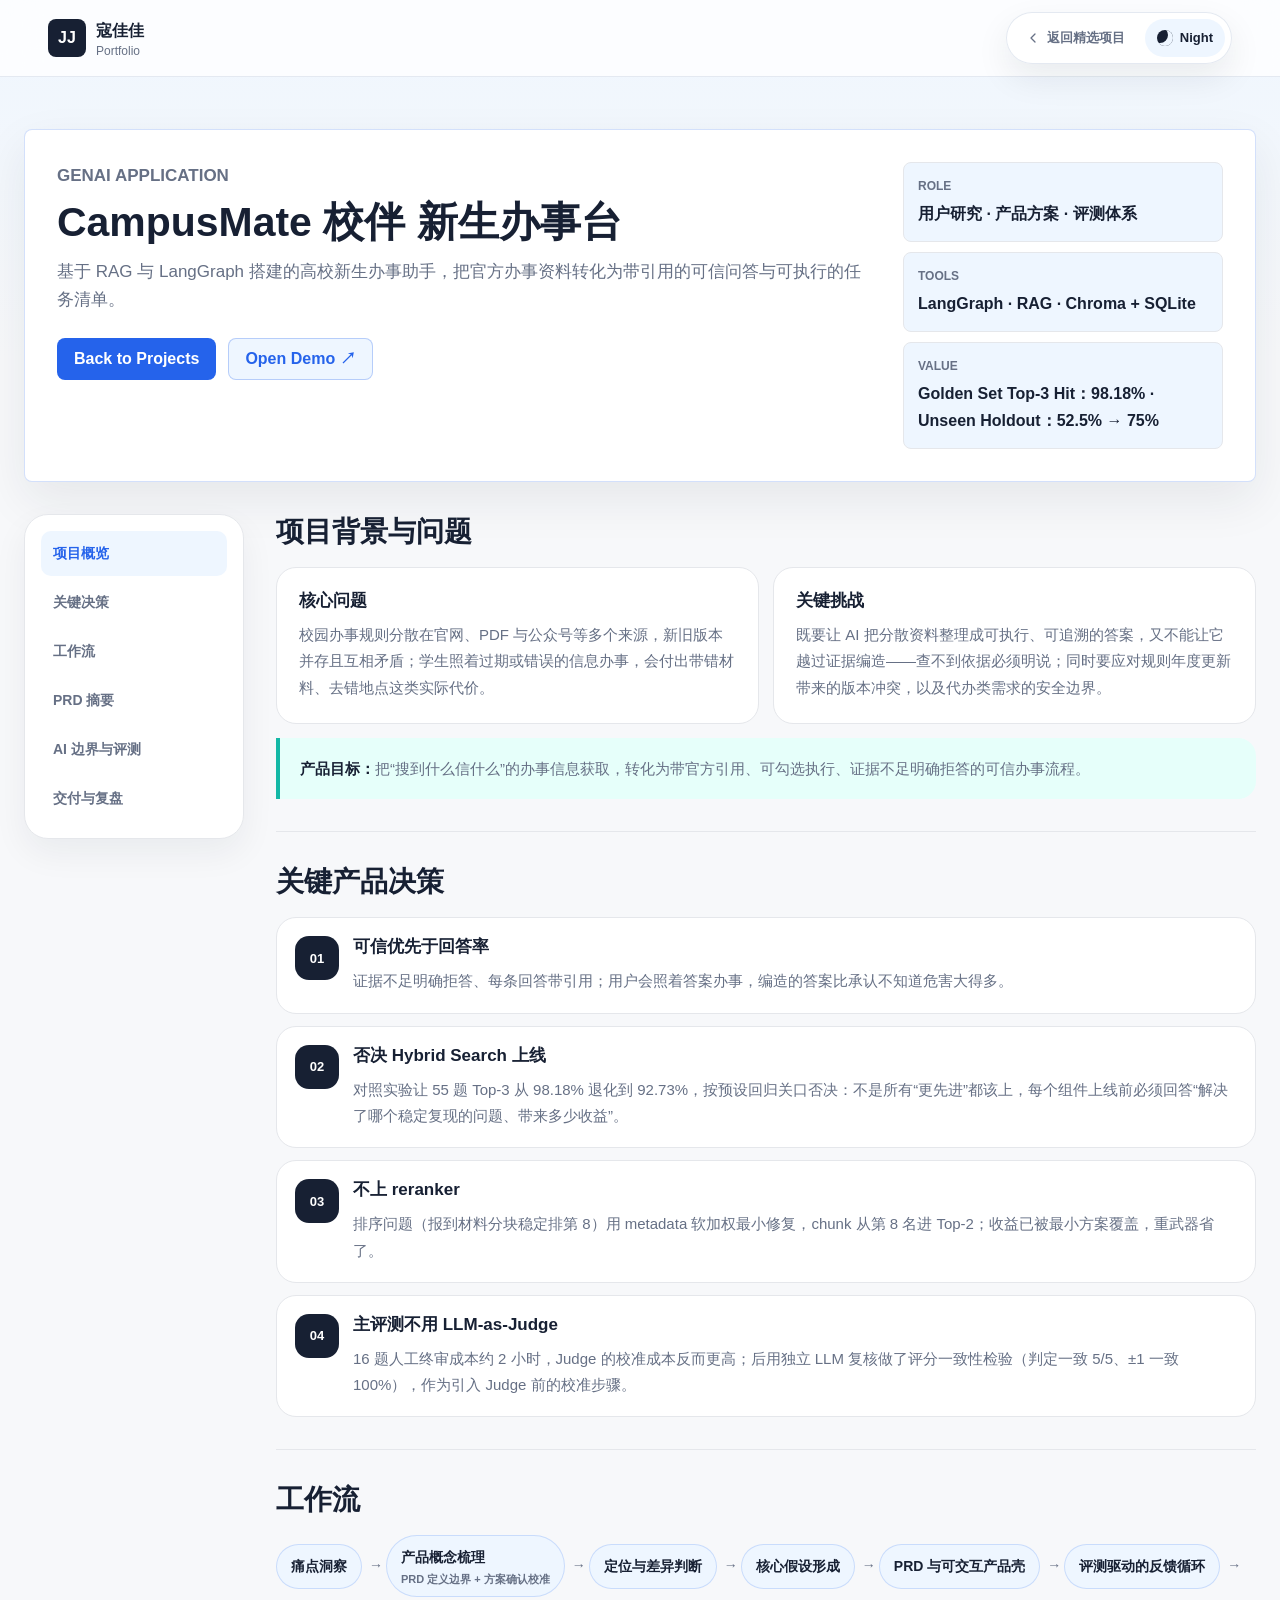
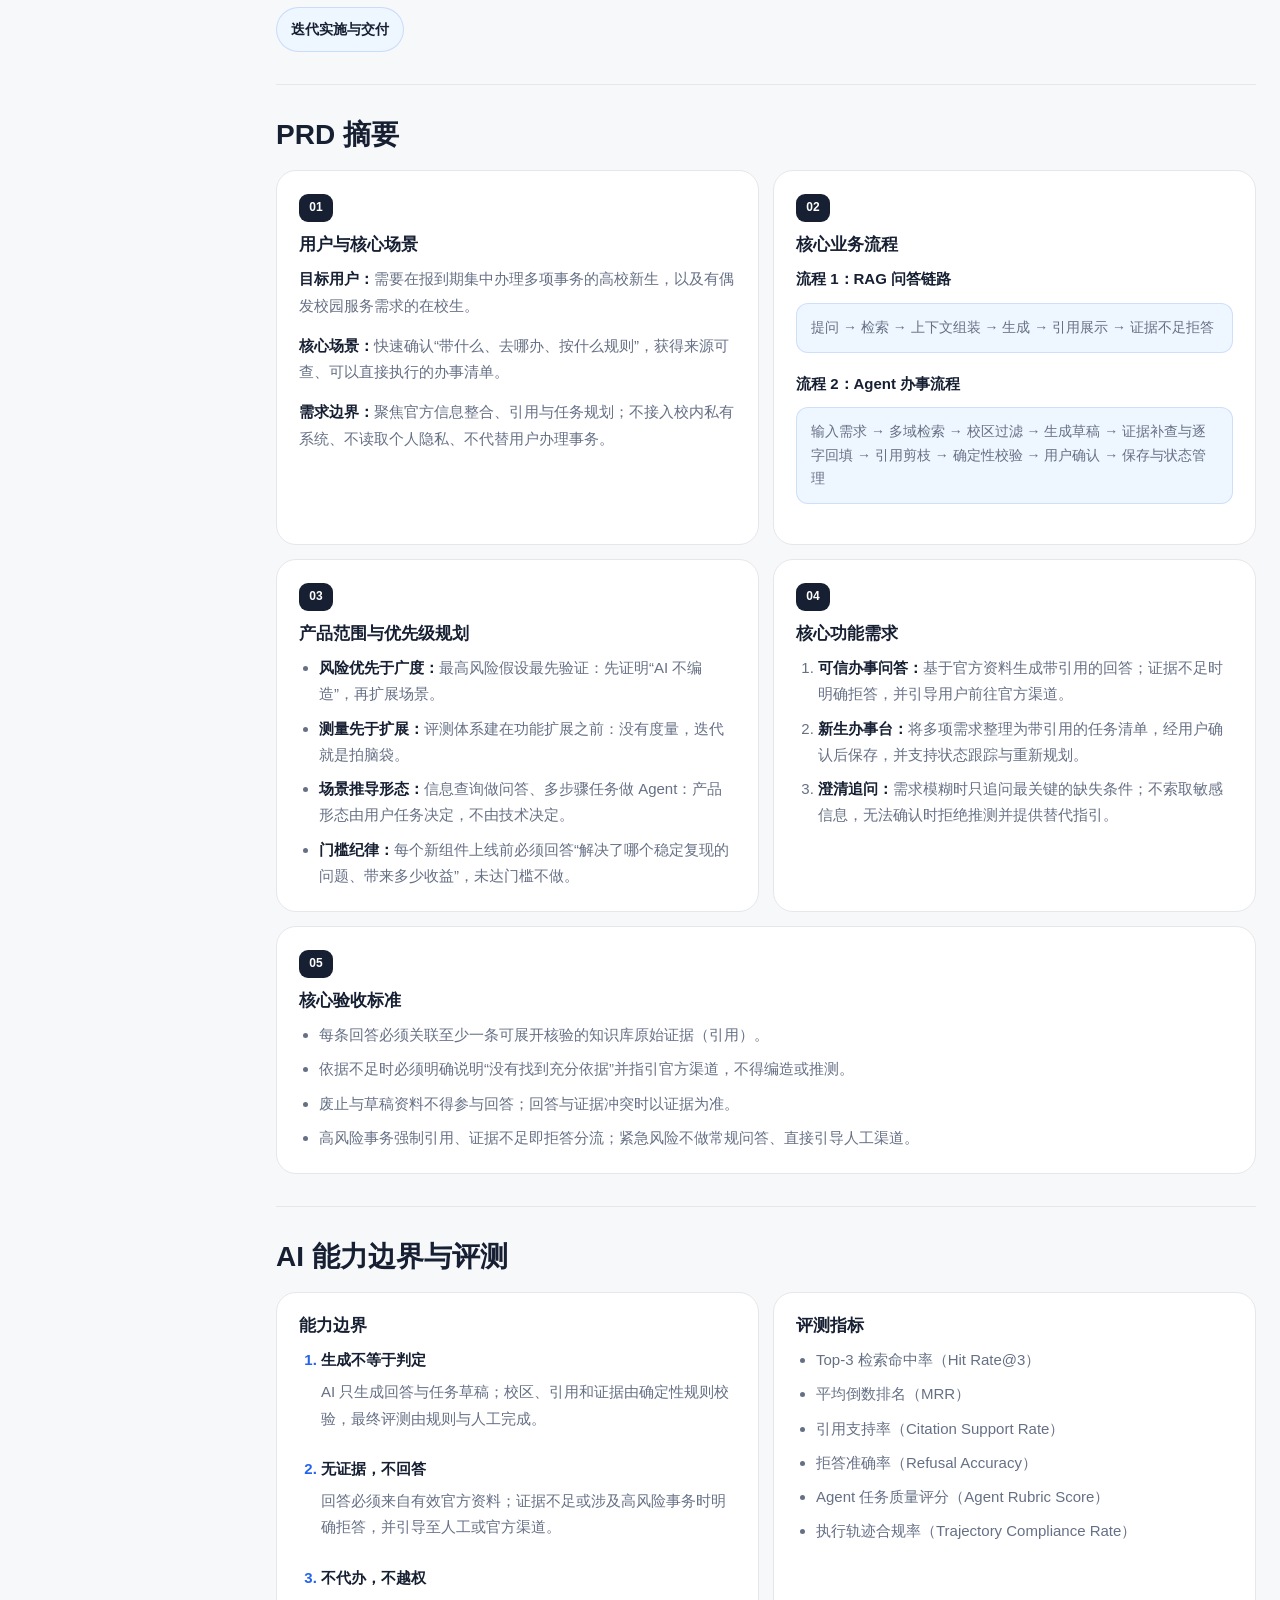
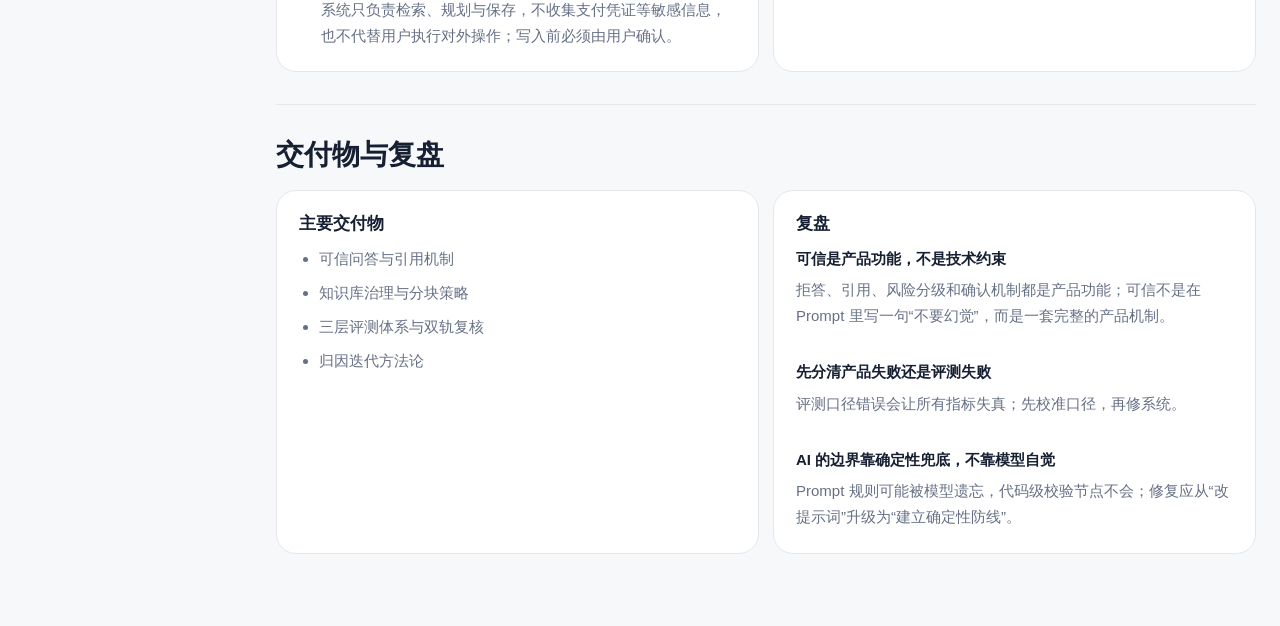
==== projects/project-1.html @ 6798bc3c "Initial commit: 寇佳佳 AI 产品作品集网站 静态作品集站点：首页 + 4 个项目详情页（CampusMate 案例完整， FullStackFlow 卡片已填充，其余占位待补），支持" ====
<!doctype html>
<html lang="zh-CN">
  <head>
    <meta charset="utf-8">
    <meta name="viewport" content="width=device-width, initial-scale=1">
    <title>CampusMate 校伴 新生办事台 | 寇佳佳</title>
    <meta name="description" content="寇佳佳的 AI 产品项目详情。">
    <link rel="stylesheet" href="../styles.css">
  </head>
  <body class="project-page">
    <header class="site-header">
      <a class="brand" href="../index.html#top" aria-label="返回作品集首页">
        <span class="brand-mark">JJ</span>
        <span>
          <strong>寇佳佳</strong>
          <small>Portfolio</small>
        </span>
      </a>

      <div class="nav-dock" aria-label="项目详情页导航与主题切换">
        <nav class="nav-links" aria-label="项目详情页导航">
          <a href="../index.html#case-studies">
            <span class="nav-icon" aria-hidden="true">
              <svg viewBox="0 0 24 24"><path d="M15 18l-6-6 6-6"/></svg>
            </span>
            <span>返回精选项目</span>
          </a>
        </nav>
        <button class="theme-toggle" type="button" aria-label="切换夜间模式" aria-pressed="false">
          <span class="theme-icon" aria-hidden="true"></span>
          <span class="theme-label">Night</span>
        </button>
      </div>
    </header>

    <main class="project-detail section-shell">
      <section class="project-detail-hero">
        <div>
          <p class="eyebrow">GenAI Application</p>
          <h1 class="project-detail-title-compact">CampusMate 校伴 新生办事台</h1>
          <p>基于 RAG 与 LangGraph 搭建的高校新生办事助手，把官方办事资料转化为带引用的可信问答与可执行的任务清单。</p>
          <div class="project-detail-actions">
            <a class="btn primary" href="../index.html#case-studies">Back to Projects</a>
              <a class="btn secondary" href="#" target="_blank" rel="noreferrer">Open Demo ↗</a>
          </div>
        </div>

        <aside class="project-facts" aria-label="项目概览">
          <div><span>Role</span><strong>用户研究 · 产品方案 · 评测体系</strong></div>
          <div><span>Tools</span><strong>LangGraph · RAG · Chroma + SQLite</strong></div>
          <div><span>Value</span><strong>Golden Set Top-3 Hit：98.18% · Unseen Holdout：52.5% → 75%</strong></div>
        </aside>
      </section>

      <div class="project-story-layout">
        <aside class="project-toc" aria-label="项目详情目录">
          <a class="is-active" href="#project-overview">项目概览</a>
          <a href="#key-decisions">关键决策</a>
          <a href="#user-flow">工作流</a>
          <a href="#prd-summary">PRD 摘要</a>
          <a href="#ai-evaluation">AI 边界与评测</a>
          <a href="#delivery-review">交付与复盘</a>
        </aside>

        <div class="project-story-content">
          <section id="project-overview" class="project-story-section">
            <h2>项目背景与问题</h2>
            <div class="project-content-grid">
              <article class="project-content-card">
                <h3>核心问题</h3>
                <p>校园办事规则分散在官网、PDF 与公众号等多个来源，新旧版本并存且互相矛盾；学生照着过期或错误的信息办事，会付出带错材料、去错地点这类实际代价。</p>
              </article>
              <article class="project-content-card">
                <h3>关键挑战</h3>
                <p>既要让 AI 把分散资料整理成可执行、可追溯的答案，又不能让它越过证据编造——查不到依据必须明说；同时要应对规则年度更新带来的版本冲突，以及代办类需求的安全边界。</p>
              </article>
            </div>
            <div class="project-goal-callout"><strong>产品目标：</strong>把“搜到什么信什么”的办事信息获取，转化为带官方引用、可勾选执行、证据不足明确拒答的可信办事流程。</div>
          </section>

          <section id="key-decisions" class="project-story-section">
            <h2>关键产品决策</h2>
            <div class="project-decision-list">
              <article><span>01</span><div><h3>可信优先于回答率</h3><p>证据不足明确拒答、每条回答带引用；用户会照着答案办事，编造的答案比承认不知道危害大得多。</p></div></article>
              <article><span>02</span><div><h3>否决 Hybrid Search 上线</h3><p>对照实验让 55 题 Top-3 从 98.18% 退化到 92.73%，按预设回归关口否决：不是所有“更先进”都该上，每个组件上线前必须回答“解决了哪个稳定复现的问题、带来多少收益”。</p></div></article>
              <article><span>03</span><div><h3>不上 reranker</h3><p>排序问题（报到材料分块稳定排第 8）用 metadata 软加权最小修复，chunk 从第 8 名进 Top-2；收益已被最小方案覆盖，重武器省了。</p></div></article>
              <article><span>04</span><div><h3>主评测不用 LLM-as-Judge</h3><p>16 题人工终审成本约 2 小时，Judge 的校准成本反而更高；后用独立 LLM 复核做了评分一致性检验（判定一致 5/5、±1 一致 100%），作为引入 Judge 前的校准步骤。</p></div></article>
            </div>
          </section>

          <section id="user-flow" class="project-story-section">
            <h2>工作流</h2>
            <div class="project-flow" aria-label="CampusMate 项目工作流">
              <span>痛点洞察</span>
              <span>产品概念梳理<br><small>PRD 定义边界 + 方案确认校准</small></span>
              <span>定位与差异判断</span>
              <span>核心假设形成</span>
              <span>PRD 与可交互产品壳</span>
              <span>评测驱动的反馈循环</span>
              <span>迭代实施与交付</span>
            </div>
          </section>

          <section id="prd-summary" class="project-story-section">
            <h2>PRD 摘要</h2>
            <div class="project-content-grid project-prd-grid">
              <article class="project-content-card">
                <span class="project-card-index">01</span>
                <h3>用户与核心场景</h3>
                <p><strong>目标用户：</strong>需要在报到期集中办理多项事务的高校新生，以及有偶发校园服务需求的在校生。</p>
                <p><strong>核心场景：</strong>快速确认“带什么、去哪办、按什么规则”，获得来源可查、可以直接执行的办事清单。</p>
                <p><strong>需求边界：</strong>聚焦官方信息整合、引用与任务规划；不接入校内私有系统、不读取个人隐私、不代替用户办理事务。</p>
              </article>
              <article class="project-content-card">
                <span class="project-card-index">02</span>
                <h3>核心业务流程</h3>
                <p><strong>流程 1：RAG 问答链路</strong></p>
                <div class="project-process-line">提问 → 检索 → 上下文组装 → 生成 → 引用展示 → 证据不足拒答</div>
                <p><strong>流程 2：Agent 办事流程</strong></p>
                <div class="project-process-line">输入需求 → 多域检索 → 校区过滤 → 生成草稿 → 证据补查与逐字回填 → 引用剪枝 → 确定性校验 → 用户确认 → 保存与状态管理</div>
              </article>
              <article class="project-content-card">
                <span class="project-card-index">03</span>
                <h3>产品范围与优先级规划</h3>
                <ul>
                  <li><strong>风险优先于广度：</strong>最高风险假设最先验证：先证明“AI 不编造”，再扩展场景。</li>
                  <li><strong>测量先于扩展：</strong>评测体系建在功能扩展之前：没有度量，迭代就是拍脑袋。</li>
                  <li><strong>场景推导形态：</strong>信息查询做问答、多步骤任务做 Agent：产品形态由用户任务决定，不由技术决定。</li>
                  <li><strong>门槛纪律：</strong>每个新组件上线前必须回答“解决了哪个稳定复现的问题、带来多少收益”，未达门槛不做。</li>
                </ul>
              </article>
              <article class="project-content-card">
                <span class="project-card-index">04</span>
                <h3>核心功能需求</h3>
                <ol>
                  <li><strong>可信办事问答：</strong>基于官方资料生成带引用的回答；证据不足时明确拒答，并引导用户前往官方渠道。</li>
                  <li><strong>新生办事台：</strong>将多项需求整理为带引用的任务清单，经用户确认后保存，并支持状态跟踪与重新规划。</li>
                  <li><strong>澄清追问：</strong>需求模糊时只追问最关键的缺失条件；不索取敏感信息，无法确认时拒绝推测并提供替代指引。</li>
                </ol>
              </article>
              <article class="project-content-card wide">
                <span class="project-card-index">05</span>
                <h3>核心验收标准</h3>
                <ul>
                  <li>每条回答必须关联至少一条可展开核验的知识库原始证据（引用）。</li>
                  <li>依据不足时必须明确说明“没有找到充分依据”并指引官方渠道，不得编造或推测。</li>
                  <li>废止与草稿资料不得参与回答；回答与证据冲突时以证据为准。</li>
                  <li>高风险事务强制引用、证据不足即拒答分流；紧急风险不做常规问答、直接引导人工渠道。</li>
                </ul>
              </article>
            </div>
          </section>

          <section id="ai-evaluation" class="project-story-section">
            <h2>AI 能力边界与评测</h2>
            <div class="project-content-grid">
              <article class="project-content-card">
                <h3>能力边界</h3>
                <ol class="project-boundary-list">
                  <li><strong>生成不等于判定</strong><p>AI 只生成回答与任务草稿；校区、引用和证据由确定性规则校验，最终评测由规则与人工完成。</p></li>
                  <li><strong>无证据，不回答</strong><p>回答必须来自有效官方资料；证据不足或涉及高风险事务时明确拒答，并引导至人工或官方渠道。</p></li>
                  <li><strong>不代办，不越权</strong><p>系统只负责检索、规划与保存，不收集支付凭证等敏感信息，也不代替用户执行对外操作；写入前必须由用户确认。</p></li>
                </ol>
              </article>
              <article class="project-content-card">
                <h3>评测指标</h3>
                <ul>
                  <li>Top-3 检索命中率（Hit Rate@3）</li>
                  <li>平均倒数排名（MRR）</li>
                  <li>引用支持率（Citation Support Rate）</li>
                  <li>拒答准确率（Refusal Accuracy）</li>
                  <li>Agent 任务质量评分（Agent Rubric Score）</li>
                  <li>执行轨迹合规率（Trajectory Compliance Rate）</li>
                </ul>
              </article>
            </div>
          </section>

          <section id="delivery-review" class="project-story-section">
            <h2>交付物与复盘</h2>
            <div class="project-content-grid">
              <article class="project-content-card">
                <h3>主要交付物</h3>
                <ul>
                  <li>可信问答与引用机制</li>
                  <li>知识库治理与分块策略</li>
                  <li>三层评测体系与双轨复核</li>
                  <li>归因迭代方法论</li>
                </ul>
              </article>
              <article class="project-content-card">
                <h3>复盘</h3>
                <div class="project-review-list">
                  <p><strong>可信是产品功能，不是技术约束</strong>拒答、引用、风险分级和确认机制都是产品功能；可信不是在 Prompt 里写一句“不要幻觉”，而是一套完整的产品机制。</p>
                  <p><strong>先分清产品失败还是评测失败</strong>评测口径错误会让所有指标失真；先校准口径，再修系统。</p>
                  <p><strong>AI 的边界靠确定性兜底，不靠模型自觉</strong>Prompt 规则可能被模型遗忘，代码级校验节点不会；修复应从“改提示词”升级为“建立确定性防线”。</p>
                </div>
              </article>
            </div>
          </section>
        </div>
      </div>
    </main>

    <script src="../script.js"></script>
  </body>
</html>
---- styles.css ----
:root {
  --bg: #f7f8fa;
  --card: #ffffff;
  --text: #172033;
  --muted: #667085;
  --line: #e5e7eb;
  --blue: #2563eb;
  --blue-dark: #1749b4;
  --teal: #14b8a6;
  --teal-soft: #e6fffa;
  --blue-soft: #eef6ff;
  --amber: #f59e0b;
  --shadow: 0 18px 48px rgba(23, 32, 51, 0.08);
  --header-bg: rgba(255, 255, 255, 0.78);
  --dock-bg: rgba(255, 255, 255, 0.74);
  --dock-line: rgba(226, 232, 240, 0.92);
  --nav-active-bg: #172033;
  --nav-active-text: #ffffff;
  --radius: 8px;
}

body[data-theme="dark"] {
  --bg: #0d1320;
  --card: #121a2a;
  --text: #eef4ff;
  --muted: #a9b4c7;
  --line: #253044;
  --blue: #60a5fa;
  --blue-dark: #3b82f6;
  --teal: #2dd4bf;
  --teal-soft: rgba(20, 184, 166, 0.14);
  --blue-soft: rgba(96, 165, 250, 0.16);
  --shadow: 0 20px 54px rgba(0, 0, 0, 0.34);
  --header-bg: rgba(13, 19, 32, 0.78);
  --dock-bg: rgba(18, 26, 42, 0.82);
  --dock-line: rgba(148, 163, 184, 0.2);
  --nav-active-bg: #eef4ff;
  --nav-active-text: #0d1320;
}

* {
  box-sizing: border-box;
}

html {
  scroll-behavior: smooth;
}

body {
  margin: 0;
  color: var(--text);
  background:
    linear-gradient(180deg, rgba(238, 246, 255, 0.85), rgba(247, 248, 250, 0) 440px),
    var(--bg);
  font-family: Inter, "Noto Sans SC", "Microsoft YaHei", Arial, sans-serif;
  line-height: 1.65;
}

body[data-theme="dark"] {
  background:
    radial-gradient(circle at top left, rgba(96, 165, 250, 0.2), transparent 360px),
    linear-gradient(180deg, rgba(20, 184, 166, 0.08), rgba(13, 19, 32, 0) 460px),
    var(--bg);
}

a {
  color: inherit;
  text-decoration: none;
}

.site-header {
  position: sticky;
  top: 0;
  z-index: 50;
  display: flex;
  align-items: center;
  justify-content: space-between;
  gap: 24px;
  padding: 12px clamp(18px, 4vw, 48px);
  border-bottom: 1px solid var(--dock-line);
  background: var(--header-bg);
  backdrop-filter: blur(18px);
}

.brand {
  display: flex;
  align-items: center;
  gap: 10px;
  min-width: 190px;
}

.brand-mark {
  display: grid;
  place-items: center;
  width: 38px;
  height: 38px;
  border-radius: var(--radius);
  color: #fff;
  background: var(--text);
  font-weight: 800;
}

body[data-theme="dark"] .brand-mark {
  color: #0d1320;
}

.brand strong,
.brand small {
  display: block;
}

.brand small {
  color: var(--muted);
  font-size: 12px;
  line-height: 1.2;
}

.nav-dock {
  display: inline-flex;
  align-items: center;
  gap: 8px;
  padding: 6px;
  border: 1px solid var(--dock-line);
  border-radius: 999px;
  background: var(--dock-bg);
  box-shadow: 0 14px 34px rgba(15, 23, 42, 0.08);
  backdrop-filter: blur(18px);
}

.nav-links {
  display: flex;
  align-items: center;
  gap: 2px;
  color: #3b4457;
  font-size: 13px;
}

.nav-links a {
  position: relative;
  display: inline-flex;
  align-items: center;
  gap: 6px;
  min-height: 38px;
  padding: 0 12px;
  border-radius: 999px;
  color: var(--muted);
  font-weight: 800;
  transition: color 180ms ease, background 180ms ease, box-shadow 180ms ease, transform 180ms ease;
}

.nav-links a:hover,
.nav-links a.is-active {
  color: var(--blue);
}

.nav-links a.is-active {
  color: var(--nav-active-text);
  background: var(--nav-active-bg);
  box-shadow: 0 10px 24px rgba(23, 32, 51, 0.18);
}

.nav-links a::after {
  position: absolute;
  right: 18px;
  bottom: 4px;
  left: 18px;
  height: 2px;
  border-radius: 999px;
  background: var(--teal);
  content: "";
  opacity: 0;
  transform: scaleX(0.35);
  transition: opacity 180ms ease, transform 180ms ease;
}

.nav-links a.is-active::after {
  opacity: 1;
  transform: scaleX(1);
}

.nav-icon,
.nav-icon svg {
  width: 16px;
  height: 16px;
}

.nav-icon svg {
  display: block;
  fill: none;
  stroke: currentColor;
  stroke-linecap: round;
  stroke-linejoin: round;
  stroke-width: 1.9;
}

.theme-toggle {
  display: inline-flex;
  align-items: center;
  gap: 7px;
  min-height: 38px;
  padding: 0 12px;
  border: 0;
  border-radius: 999px;
  color: var(--text);
  background: var(--blue-soft);
  font: inherit;
  font-size: 13px;
  font-weight: 900;
  cursor: pointer;
  transition: background 180ms ease, transform 180ms ease;
}

.theme-toggle:hover {
  transform: translateY(-1px);
}

.theme-icon {
  position: relative;
  width: 16px;
  height: 16px;
  border-radius: 999px;
  background: var(--text);
  box-shadow: inset -5px -3px 0 var(--blue-soft);
}

body[data-theme="dark"] .theme-icon {
  background: #fbbf24;
  box-shadow: 0 0 0 4px rgba(251, 191, 36, 0.16);
}

.header-cta,
.btn {
  display: inline-flex;
  align-items: center;
  justify-content: center;
  min-height: 42px;
  padding: 0 16px;
  border: 1px solid transparent;
  border-radius: var(--radius);
  font-weight: 700;
  white-space: nowrap;
  transition: transform 180ms ease, border-color 180ms ease, background 180ms ease;
}

.header-cta,
.btn.primary {
  color: #fff;
  background: var(--blue);
}

.header-cta:hover,
.btn.primary:hover {
  background: var(--blue-dark);
  transform: translateY(-1px);
}

.btn.secondary {
  color: var(--blue);
  border-color: rgba(37, 99, 235, 0.28);
  background: var(--blue-soft);
}

.btn.ghost {
  color: var(--text);
  border-color: var(--line);
  background: var(--card);
}

.section-shell {
  width: min(1240px, calc(100% - 48px));
  margin: 0 auto;
}

.hero {
  display: grid;
  grid-template-columns: minmax(0, 1fr) minmax(320px, 0.42fr);
  grid-template-rows: auto auto;
  column-gap: 56px;
  row-gap: 8px;
  align-items: start;
  min-height: calc(100vh - 72px);
  padding: 28px 0 20px;
}

.hero-copy {
  grid-column: 1;
  grid-row: 1;
  margin-top: 1.7em;
  transform: translateY(-1.2em);
}

.eyebrow {
  margin: 0 0 10px;
  color: var(--blue);
  font-size: 13px;
  font-weight: 800;
  text-transform: uppercase;
}

h1,
h2,
h3,
p {
  margin-top: 0;
}

h1 {
  max-width: 900px;
  margin-bottom: 14px;
  font-size: clamp(30px, 3.8vw, 46px);
  line-height: 1.08;
}

h2 {
  margin-bottom: 14px;
  font-size: clamp(28px, 3vw, 38px);
  line-height: 1.18;
}

h3 {
  margin-bottom: 10px;
  font-size: 20px;
  line-height: 1.3;
}

h4 {
  margin: 0 0 8px;
  font-size: 16px;
  line-height: 1.35;
}

.hero-lede,
.section-heading p,
.contact p {
  color: var(--muted);
  font-size: 15.5px;
}

.hero-lede {
  margin-top: 1em;
}

.hero-lede span {
  display: block;
}

.hero-actions,
.contact-actions {
  display: flex;
  flex-wrap: wrap;
  gap: 12px;
  margin: 30px 0 24px;
}

.hero-stack-wrap {
  position: relative;
  grid-column: 1;
  grid-row: 2;
  align-self: stretch;
  max-width: 980px;
  margin-top: 0;
  display: flex;
  flex-direction: column;
}

.hero-stack-wrap h2 {
  position: absolute;
  left: 0;
  bottom: calc(100% + 8px);
  margin: 0;
  color: var(--text);
  font-size: 16px;
  font-weight: 900;
  line-height: 1.35;
}

.hero-stack-wrap h2 span {
  margin-left: 8px;
  color: var(--muted);
  font-size: 14px;
  font-weight: 700;
}

.hero-stack {
  display: grid;
  grid-template-columns: 1fr;
  grid-auto-rows: 1fr;
  gap: 3px;
  flex: 1;
}

.hero-stack div {
  display: grid;
  grid-template-columns: 118px minmax(0, 1fr);
  gap: 8px;
  align-items: center;
  min-height: 0;
  padding: 9px 14px;
  border: 1px solid rgba(37, 99, 235, 0.14);
  border-radius: var(--radius);
  background: var(--card);
  box-shadow: 0 10px 26px rgba(23, 32, 51, 0.04);
}

.hero-stack span {
  display: block;
  grid-column: 1;
  grid-row: 1 / span 2;
  transform: translateX(2ch);
  margin-bottom: 0;
  color: var(--text);
  font-size: 15px;
  font-weight: 900;
}

.hero-stack p {
  grid-column: 2;
  transform: translateX(2ch);
  margin-bottom: 0;
  color: var(--text);
  font-size: 13.5px;
  font-weight: 400;
  line-height: 1.32;
}

.hero-stack p em {
  display: inline-flex;
  align-items: center;
  margin-right: 8px;
  padding: 0 6px;
  border-radius: 999px;
  color: var(--blue);
  background: var(--blue-soft);
  font-size: 13.5px;
  font-style: normal;
  font-weight: 900;
  line-height: 1.32;
}

body[data-theme="dark"] .hero-stack p em {
  color: #bfdbfe;
  background: rgba(96, 165, 250, 0.16);
}

.hero-stack p + p {
  margin-top: -8px;
}

.hero-stack p:last-child {
  margin-bottom: 0;
}

.hero-stack p strong {
  color: var(--text);
  font-weight: 900;
}

.proof-strip {
  display: flex;
  flex-wrap: wrap;
  gap: 10px;
}

.proof-strip span {
  padding: 8px 12px;
  border: 1px solid var(--line);
  border-radius: var(--radius);
  background: rgba(255, 255, 255, 0.72);
  color: var(--muted);
  font-size: 14px;
}

.proof-strip strong {
  margin-right: 4px;
  color: var(--amber);
  font-size: 18px;
}

.hero-side {
  display: contents;
}

.hero-photo-wide {
  grid-column: 2;
  grid-row: 1;
  align-self: start;
  justify-self: center;
  width: 100%;
  aspect-ratio: 4 / 3;
  height: auto;
  margin: 1.7em 0 0;
  transform: translateY(-1.2em);
  overflow: hidden;
  border: 0;
  border-radius: var(--radius);
  background: transparent;
  box-shadow: none;
}

.hero-photo-wide img {
  display: block;
  width: auto;
  height: 100%;
  max-width: 100%;
  margin: 0 auto;
  border-radius: var(--radius);
  box-shadow: var(--shadow);
  object-fit: contain;
  object-position: center center;
}

.profile-summary {
  display: flex;
  align-items: center;
  gap: 18px;
  justify-content: space-between;
}

.profile-photo-card {
  width: 172px;
  height: 214px;
  flex: 0 0 auto;
  margin: 0;
  overflow: hidden;
  border: 1px solid var(--line);
  border-radius: var(--radius);
  background: var(--card);
  box-shadow: var(--shadow);
}

.profile-photo-card img {
  display: block;
  width: 100%;
  height: 100%;
  object-fit: cover;
  object-position: center top;
}

.availability-card {
  display: grid;
  gap: 8px;
  margin-left: auto;
  color: var(--text);
  font-size: 17px;
  font-weight: 800;
  line-height: 1.45;
  text-align: left;
}

.availability-card p {
  margin: 0;
}

.availability-arrival {
  transform: none;
}

.availability-duration {
  transform: none;
}

.interviewer-panel {
  grid-column: 2;
  grid-row: 2;
  align-self: stretch;
  min-height: 0;
  display: flex;
  flex-direction: column;
  margin-top: 0;
  padding: 16px 18px;
  border: 1px solid var(--line);
  border-radius: var(--radius);
  background: var(--card);
  box-shadow: var(--shadow);
}

body[data-theme="dark"] .hero-stack div,
body[data-theme="dark"] .interviewer-panel {
  border-color: rgba(148, 163, 184, 0.22);
  background: #121a2a;
  box-shadow: 0 18px 42px rgba(0, 0, 0, 0.28);
}

.panel-header {
  padding-bottom: 10px;
  border-bottom: 1px solid var(--line);
}

.panel-header span,
.case-meta {
  color: var(--muted);
  font-size: 13px;
  font-weight: 700;
  text-transform: uppercase;
}

.panel-header strong {
  display: block;
  margin-top: 4px;
  font-size: 19px;
}

.interviewer-panel a {
  display: flex;
  flex: 1;
  flex-direction: column;
  justify-content: center;
  padding: 9px 0;
  border-bottom: 1px solid var(--line);
}

.interviewer-panel a:last-child {
  border-bottom: 0;
}

.interviewer-panel a span {
  display: block;
  color: var(--text);
  font-weight: 800;
}

.interviewer-panel a small {
  color: var(--muted);
}

.interviewer-panel a:hover span {
  color: var(--blue);
}

.education,
.awards,
.review-path,
.pm-fit,
.case-studies,
.process,
.experience,
.skills,
.contact {
  padding: 34px 0;
}

.pm-fit {
  padding-bottom: 34px;
}

.awards {
  padding-top: 34px;
  padding-bottom: 34px;
}

.contact {
  margin-top: 34px;
}

.section-heading {
  max-width: 720px;
  margin-bottom: 26px;
}

.section-heading.wide {
  max-width: 980px;
}

.path-grid,
.skill-grid,
.proof-grid {
  display: grid;
  grid-template-columns: repeat(3, minmax(0, 1fr));
  gap: 16px;
}

.path-card,
.education-card,
.skill-grid article,
.proof-card,
.case-card,
.timeline-content {
  border: 1px solid var(--line);
  border-radius: var(--radius);
  background: var(--card);
}

.path-card {
  padding: 22px;
  transition: transform 180ms ease, border-color 180ms ease, box-shadow 180ms ease;
}

.path-card:hover,
.case-card:hover {
  border-color: rgba(37, 99, 235, 0.42);
  box-shadow: 0 16px 34px rgba(37, 99, 235, 0.08);
  transform: translateY(-2px);
}

.path-card span {
  color: var(--teal);
  font-weight: 900;
}

.path-card strong {
  display: block;
  margin: 8px 0 6px;
  font-size: 20px;
}

.path-card p,
.education-card p,
.case-card p,
.proof-card p,
.skill-grid p,
.timeline-content p,
.timeline-content li,
.process-rail p {
  color: var(--muted);
}

.education-grid {
  display: grid;
  grid-template-columns: repeat(2, minmax(0, 1fr));
  gap: 16px;
}

.education-card {
  display: grid;
  grid-template-columns: 118px minmax(0, 1fr);
  gap: 22px;
  align-items: center;
  padding: 22px;
}

.education-logo {
  display: block;
  width: 108px;
  height: 108px;
  margin: 0;
  object-fit: contain;
}

.education-meta {
  display: flex;
  justify-content: space-between;
  gap: 12px;
  margin-bottom: 14px;
  color: var(--muted);
  font-size: 13px;
  font-weight: 800;
  text-transform: uppercase;
}

.education-card .degree {
  margin-bottom: 8px;
  color: var(--text);
  font-weight: 800;
}

.course-tags {
  display: flex;
  flex-wrap: wrap;
  gap: 8px;
  margin-top: 14px;
}

.course-tags span {
  padding: 6px 9px;
  border: 1px solid rgba(37, 99, 235, 0.14);
  border-radius: 999px;
  color: #1d4ed8;
  background: var(--blue-soft);
  font-size: 13px;
  font-weight: 800;
}

body[data-theme="dark"] .course-tags span {
  border-color: rgba(96, 165, 250, 0.34);
  color: #bfdbfe;
  background: rgba(96, 165, 250, 0.16);
}

.award-timeline {
  position: relative;
  display: grid;
  grid-template-columns: repeat(5, minmax(0, 1fr));
  gap: 22px;
  padding-top: 36px;
}

.award-timeline::before {
  position: absolute;
  top: 15px;
  right: 0;
  left: 0;
  height: 2px;
  border-radius: 999px;
  background: linear-gradient(90deg, var(--blue), var(--teal));
  content: "";
}

.award-milestone {
  position: relative;
  padding-top: 20px;
}

.award-milestone::before {
  position: absolute;
  top: -27px;
  left: 0;
  width: 16px;
  height: 16px;
  border: 4px solid var(--card);
  border-radius: 999px;
  background: var(--teal);
  box-shadow: 0 0 0 2px rgba(20, 184, 166, 0.32);
  content: "";
}

.award-milestone span {
  display: inline-flex;
  margin-bottom: 8px;
  color: var(--blue);
  font-size: 14px;
  font-weight: 900;
}

.award-milestone strong {
  display: block;
  margin-bottom: 6px;
  line-height: 1.35;
}

.award-milestone p {
  margin-bottom: 0;
  color: var(--muted);
  font-size: 14px;
}

.proof-grid {
  grid-template-columns: repeat(5, minmax(0, 1fr));
}

.proof-card {
  padding: 20px;
}

.proof-card span {
  display: inline-flex;
  align-items: center;
  justify-content: center;
  width: 34px;
  height: 34px;
  margin-bottom: 18px;
  border-radius: var(--radius);
  color: var(--blue);
  background: var(--blue-soft);
  font-size: 13px;
  font-weight: 900;
}

.proof-card h3 {
  font-size: 18px;
}

.fit-layout {
  display: grid;
  grid-template-columns: 270px minmax(0, 1fr);
  gap: 20px;
  align-items: start;
}

.fit-tabs {
  display: grid;
  gap: 10px;
}

.fit-tab {
  width: 100%;
  min-height: 48px;
  padding: 0 14px;
  border: 1px solid var(--line);
  border-radius: var(--radius);
  background: var(--card);
  color: var(--text);
  font: inherit;
  font-weight: 800;
  text-align: left;
  cursor: pointer;
}

.fit-tab.active {
  color: var(--blue);
  border-color: rgba(37, 99, 235, 0.34);
  background: var(--blue-soft);
}

.fit-evidence {
  min-height: 270px;
  padding: 28px;
  border: 1px solid rgba(20, 184, 166, 0.28);
  border-radius: var(--radius);
  background: linear-gradient(135deg, #fff, rgba(230, 255, 250, 0.8));
}

.evidence-kicker {
  color: var(--teal);
  font-weight: 900;
  text-transform: uppercase;
}

.evidence-tags,
.tool-tags {
  display: flex;
  flex-wrap: wrap;
  gap: 8px;
}

.evidence-tags span,
.tool-tags span {
  padding: 6px 9px;
  border-radius: 999px;
  color: #0f766e;
  background: var(--teal-soft);
  font-size: 13px;
  font-weight: 800;
}

.case-list {
  display: grid;
  grid-template-columns: 1fr;
  gap: 18px;
}

.case-matrix {
  display: grid;
  grid-template-columns: repeat(3, minmax(0, 1fr));
  gap: 14px;
  margin-bottom: 18px;
}

.case-groups {
  display: grid;
  gap: 24px;
  margin-bottom: 18px;
}

.case-group {
  display: grid;
  gap: 12px;
}

.case-group-heading {
  display: flex;
  align-items: baseline;
  justify-content: flex-start;
  gap: 10px;
  border-bottom: 1px solid var(--line);
  padding-bottom: 10px;
}

.case-group-heading span {
  color: var(--blue);
  font-size: 12px;
  font-weight: 900;
  text-transform: uppercase;
}

.case-group-heading h3 {
  margin-bottom: 0;
}

.case-matrix.single {
  grid-template-columns: minmax(0, 1fr);
}

.case-matrix.single .case-selector {
  min-height: 220px;
}

.project-card-grid {
  display: grid;
  gap: 14px;
}

.project-card-grid.six {
  grid-template-columns: repeat(2, minmax(0, 1fr));
  gap: 36px;
}

.project-card-grid.three {
  grid-template-columns: repeat(3, minmax(0, 1fr));
}

.project-card-grid.four {
  grid-template-columns: repeat(4, minmax(0, 1fr));
  gap: 20px;
}

.project-placeholder,
.project-card {
  min-height: 220px;
  border-radius: var(--radius);
}

.project-placeholder {
  border: 1px dashed rgba(37, 99, 235, 0.28);
  background:
    linear-gradient(135deg, rgba(238, 246, 255, 0.64), rgba(255, 255, 255, 0.96)),
    #fff;
}

.project-card {
  display: flex;
  flex-direction: column;
  gap: 10px;
  min-height: 250px;
  padding: 22px;
  border: 1px solid var(--line);
  background: var(--card);
  transition: transform 180ms ease, border-color 180ms ease, box-shadow 180ms ease;
}

.project-card:hover {
  border-color: rgba(37, 99, 235, 0.42);
  box-shadow: 0 16px 34px rgba(37, 99, 235, 0.08);
  transform: translateY(-2px);
}

.project-card-highlight {
  border-color: rgba(20, 184, 166, 0.42);
  background: linear-gradient(135deg, var(--card) 50%, rgba(230, 255, 250, 0.62));
  box-shadow: 0 16px 34px rgba(20, 184, 166, 0.08);
}

body[data-theme="dark"] .project-card-highlight {
  border-color: rgba(45, 212, 191, 0.34);
  background: linear-gradient(135deg, #121a2a 50%, rgba(20, 184, 166, 0.12));
  box-shadow: 0 18px 42px rgba(20, 184, 166, 0.07);
}

.project-cover {
  position: relative;
  margin: -22px -22px 2px;
  aspect-ratio: 16 / 9;
  overflow: hidden;
  border-radius: var(--radius) var(--radius) 0 0;
  background: #eef6ff;
}

.project-cover img {
  display: block;
  width: 100%;
  height: 100%;
  object-fit: cover;
}

.project-type {
  color: var(--blue);
  font-size: 12px;
  font-weight: 900;
  text-transform: uppercase;
}

.project-card h4 {
  margin-bottom: 0;
  font-size: 20px;
}

.project-card p {
  margin-bottom: 0;
  color: var(--muted);
  font-size: 15px;
}

.project-card strong {
  display: block;
  color: var(--text);
  font-size: 14px;
  line-height: 1.45;
}

.project-tags {
  display: flex;
  flex-wrap: wrap;
  gap: 6px;
}

.company-project-card .project-tags {
  margin-top: auto;
}

.company-project-card {
  min-height: 310px;
}

.company-project-card .project-cover {
  aspect-ratio: 16 / 8.4;
}

.project-tags span {
  padding: 5px 8px;
  border-radius: 999px;
  color: #0f766e;
  background: var(--teal-soft);
  font-size: 12px;
  font-weight: 800;
}

.project-actions {
  display: flex;
  align-items: center;
  justify-content: space-between;
  gap: 10px;
  margin-top: auto;
}

.company-project-card .project-actions {
  margin-top: 0;
}

.project-link,
.project-demo-link {
  display: inline-flex;
  align-items: center;
  justify-content: center;
  width: fit-content;
  min-height: 38px;
  padding: 0 13px;
  white-space: nowrap;
  font-size: 14px;
  font-weight: 900;
}

.project-link {
  border: 1px solid rgba(37, 99, 235, 0.26);
  border-radius: var(--radius);
  color: var(--blue);
  background: var(--blue-soft);
}

.project-link:hover {
  border-color: rgba(37, 99, 235, 0.5);
  background: var(--card);
}

.project-demo-link {
  margin-left: auto;
  color: var(--blue);
}

.project-demo-link:hover {
  color: var(--blue-dark);
}

.case-selector {
  display: flex;
  flex-direction: column;
  min-height: 260px;
  padding: 20px;
  border: 1px solid var(--line);
  border-radius: var(--radius);
  background: var(--card);
  color: var(--text);
  font: inherit;
  text-align: left;
  cursor: pointer;
  transition: transform 180ms ease, border-color 180ms ease, box-shadow 180ms ease;
}

.case-selector:hover,
.case-selector.active {
  border-color: rgba(37, 99, 235, 0.45);
  box-shadow: 0 16px 34px rgba(37, 99, 235, 0.08);
  transform: translateY(-2px);
}

.case-selector.active {
  background: linear-gradient(135deg, var(--blue-soft), #fff 58%);
}

.case-type {
  margin-bottom: 12px;
  color: var(--blue);
  font-size: 12px;
  font-weight: 900;
  text-transform: uppercase;
}

.case-selector strong {
  display: block;
  margin-bottom: 8px;
  font-size: 18px;
  line-height: 1.32;
}

.case-selector p {
  margin-bottom: 14px;
  color: var(--muted);
  font-size: 14px;
}

.case-selector small {
  display: block;
  margin-top: auto;
  color: var(--text);
  font-weight: 900;
}

.case-selector em {
  display: block;
  margin-top: 12px;
  color: var(--blue);
  font-size: 13px;
  font-style: normal;
  font-weight: 900;
}

.mini-tags {
  display: flex;
  flex-wrap: wrap;
  gap: 6px;
  margin-bottom: 16px;
}

.mini-tags span {
  padding: 5px 8px;
  border-radius: 999px;
  color: #0f766e;
  background: var(--teal-soft);
  font-size: 12px;
  font-weight: 800;
}

.case-detail-panel {
  padding: 26px;
  border: 1px solid rgba(37, 99, 235, 0.24);
  border-radius: var(--radius);
  background:
    linear-gradient(135deg, rgba(238, 246, 255, 0.9), rgba(255, 255, 255, 1) 46%),
    #fff;
}

.case-detail-top {
  display: flex;
  justify-content: space-between;
  gap: 22px;
  align-items: flex-start;
  margin-bottom: 20px;
}

.case-detail-top h3 {
  font-size: 26px;
}

.case-detail-top p:last-child {
  margin-bottom: 0;
  color: var(--muted);
}

.case-detail-metrics {
  display: grid;
  grid-template-columns: repeat(4, minmax(0, 1fr));
  gap: 10px;
}

.case-detail-metrics div {
  min-height: 98px;
  padding: 16px;
  border: 1px solid rgba(37, 99, 235, 0.16);
  border-radius: var(--radius);
  background: var(--card);
}

.case-detail-metrics strong {
  display: block;
  color: var(--blue);
  font-size: 26px;
  line-height: 1;
}

.case-detail-metrics span {
  display: block;
  margin-top: 8px;
  color: var(--muted);
  font-size: 13px;
  font-weight: 700;
}

.case-card {
  display: flex;
  flex-direction: column;
  min-height: 300px;
  padding: 24px;
  transition: transform 180ms ease, border-color 180ms ease, box-shadow 180ms ease;
}

.case-card.featured {
  grid-column: 1 / -1;
}

.case-card.flagship {
  min-height: auto;
  border-color: rgba(37, 99, 235, 0.26);
  background:
    linear-gradient(135deg, rgba(238, 246, 255, 0.9), rgba(255, 255, 255, 1) 44%),
    #fff;
}

.flagship-grid {
  display: grid;
  grid-template-columns: minmax(0, 1fr) 320px;
  gap: 26px;
  align-items: start;
}

.metric-panel {
  display: grid;
  grid-template-columns: repeat(2, minmax(0, 1fr));
  gap: 10px;
}

.metric-panel div {
  min-height: 112px;
  padding: 16px;
  border: 1px solid rgba(37, 99, 235, 0.16);
  border-radius: var(--radius);
  background: var(--card);
}

.metric-panel strong {
  display: block;
  color: var(--blue);
  font-size: 30px;
  line-height: 1;
}

.metric-panel span {
  display: block;
  margin-top: 8px;
  color: var(--muted);
  font-size: 13px;
  font-weight: 700;
}

.case-study-grid {
  display: grid;
  grid-template-columns: repeat(3, minmax(0, 1fr));
  gap: 1px;
  overflow: hidden;
  margin-top: 24px;
  border: 1px solid var(--line);
  border-radius: var(--radius);
  background: var(--line);
}

.case-study-grid section {
  padding: 18px;
  background: var(--card);
}

.case-study-grid p {
  margin-bottom: 0;
  font-size: 15px;
}

.delivery-case {
  min-height: auto;
  border-color: rgba(20, 184, 166, 0.28);
}

.supporting-cases {
  display: grid;
  grid-template-columns: repeat(2, minmax(0, 1fr));
  gap: 18px;
}

.supporting-cases .case-card {
  min-height: 250px;
}

.case-meta {
  display: flex;
  justify-content: space-between;
  gap: 14px;
  margin-bottom: 14px;
}

.case-details {
  display: grid;
  gap: 10px;
  margin: 16px 0 0;
}

.case-details div {
  display: grid;
  grid-template-columns: 96px minmax(0, 1fr);
  gap: 12px;
}

.case-details dt {
  color: var(--text);
  font-weight: 900;
}

.case-details dd {
  margin: 0;
  color: var(--muted);
}

.case-footer {
  display: flex;
  align-items: center;
  justify-content: space-between;
  gap: 16px;
  margin-top: auto;
  padding-top: 20px;
}

.case-footer.compact {
  align-items: flex-start;
  margin-top: 18px;
}

.text-link {
  color: var(--blue);
  font-weight: 900;
  white-space: nowrap;
}

.process-rail {
  display: grid;
  grid-template-columns: repeat(5, minmax(0, 1fr));
  gap: 1px;
  overflow: hidden;
  border: 1px solid var(--line);
  border-radius: var(--radius);
  background: var(--line);
}

.process-rail div {
  padding: 20px;
  background: var(--card);
}

.process-rail span {
  display: block;
  margin-bottom: 18px;
  color: var(--blue);
  font-weight: 900;
}

.process-rail strong {
  display: block;
  margin-bottom: 6px;
  font-size: 18px;
}

.timeline {
  display: grid;
  gap: 28px;
}

.timeline-item {
  display: grid;
  grid-template-columns: minmax(0, 0.68fr) minmax(280px, 0.32fr);
  gap: 24px;
  align-items: stretch;
}

.timeline-item.align-right {
  grid-template-columns: minmax(280px, 0.32fr) minmax(0, 0.68fr);
}

.timeline-content {
  padding: 24px;
}

.experience-date {
  margin: -2px 0 18px;
  color: var(--blue);
  font-size: 14px;
  font-weight: 900;
}

.experience-image-slot {
  overflow: hidden;
  height: auto;
  min-height: 320px;
  border: 1px dashed rgba(37, 99, 235, 0.28);
  border-radius: var(--radius);
  background:
    linear-gradient(135deg, rgba(238, 246, 255, 0.72), rgba(255, 255, 255, 0.96)),
    #fff;
}

.experience-image-slot.filled {
  margin: 0;
  border-style: solid;
  border-color: var(--line);
  background: var(--card);
}

.experience-image-slot img {
  display: block;
  width: 100%;
  height: 100%;
  min-height: 0;
  object-fit: cover;
}

.timeline-content ul {
  margin: 14px 0 0;
  padding-left: 20px;
}

.experience-points {
  display: grid;
  gap: 12px;
}

.experience-points p {
  margin-bottom: 0;
}

.experience-points strong {
  color: var(--text);
}

.skill-grid article {
  padding: 22px;
}

.contact {
  display: grid;
  grid-template-columns: minmax(0, 1fr) auto;
  gap: 28px;
  align-items: center;
  margin-bottom: 36px;
  padding: 36px;
  border: 1px solid rgba(37, 99, 235, 0.18);
  border-radius: var(--radius);
  background: var(--card);
}

.contact h2 {
  max-width: 780px;
  font-size: clamp(22px, 2.1vw, 26px);
}

.contact-actions {
  justify-content: flex-end;
  margin: 0;
}

.mobile-action-bar {
  display: none;
}

@media (max-width: 1120px) {
  .site-header {
    gap: 14px;
    padding-inline: 20px;
  }

  .brand {
    min-width: 0;
  }

  .nav-dock {
    flex: 0 0 auto;
  }

  .nav-links a {
    justify-content: center;
    width: 38px;
    padding: 0;
  }

  .nav-links a span:not(.nav-icon) {
    display: none;
  }

  .nav-links a::after {
    right: 11px;
    left: 11px;
  }

  .theme-toggle {
    padding-inline: 10px;
  }

  .hero {
    grid-template-columns: minmax(0, 1fr) minmax(260px, 0.36fr);
    column-gap: 28px;
    row-gap: 10px;
  }

  .hero-photo-wide {
    aspect-ratio: 3 / 4;
    max-height: 360px;
  }

  .hero-stack-wrap h2 {
    font-size: 15px;
  }

  .hero-stack div {
    grid-template-columns: 96px minmax(0, 1fr);
    padding-inline: 12px;
  }

  .hero-stack span,
  .hero-stack p {
    transform: none;
  }

  .interviewer-panel a {
    flex: 0 1 auto;
  }

  .timeline-item,
  .timeline-item.align-right {
    grid-template-columns: 1fr;
  }

  .timeline-item.align-right .timeline-content {
    order: 1;
  }

  .timeline-item.align-right .experience-image-slot {
    order: 2;
  }

  .experience-image-slot {
    height: clamp(220px, 42vw, 340px);
  }
}

@media (max-width: 900px) {
  .header-cta {
    display: none;
  }

  .site-header {
    padding-inline: 18px;
  }

  .hero,
  .fit-layout,
  .timeline-item,
  .contact {
    grid-template-columns: 1fr;
  }

  .hero {
    min-height: auto;
    padding-top: 42px;
  }

  .hero-copy,
  .hero-stack-wrap,
  .hero-side,
  .hero-photo-wide,
  .interviewer-panel {
    grid-column: 1;
    grid-row: auto;
  }

  .hero-copy {
    order: 1;
  }

  .hero-photo-wide {
    order: 2;
  }

  .hero-stack-wrap {
    order: 3;
  }

  .interviewer-panel {
    order: 4;
  }

  .hero-photo-wide,
  .interviewer-panel {
    margin-top: 0;
  }

  .hero-photo-wide {
    aspect-ratio: 4 / 3;
    max-height: 360px;
    transform: none;
  }

  .hero-stack-wrap h2 {
    position: static;
    margin-bottom: 10px;
  }

  .path-grid,
  .skill-grid,
  .education-grid,
  .proof-grid,
  .hero-stack,
  .hero-stack-wrap,
  .case-groups,
  .case-matrix,
  .project-card-grid.six,
  .project-card-grid.three,
  .project-card-grid.four,
  .case-list,
  .supporting-cases,
  .case-study-grid,
  .case-detail-metrics,
  .process-rail {
    grid-template-columns: 1fr;
  }

  .award-timeline {
    grid-template-columns: 1fr;
    gap: 18px;
    padding-top: 0;
    padding-left: 24px;
  }

  .award-timeline::before {
    top: 8px;
    right: auto;
    bottom: 8px;
    left: 7px;
    width: 2px;
    height: auto;
  }

  .award-milestone {
    padding-top: 0;
  }

  .award-milestone::before {
    top: 4px;
    left: -24px;
  }

  .flagship-grid {
    grid-template-columns: 1fr;
  }

  .case-detail-top {
    flex-direction: column;
  }

  .case-card.featured {
    grid-column: auto;
  }

  .case-footer,
  .case-meta {
    align-items: flex-start;
    flex-direction: column;
  }

  .process-rail {
    gap: 0;
  }

  .contact {
    padding: 24px;
  }

  .contact-actions {
    justify-content: flex-start;
  }

}

@media (max-width: 640px) {
  .site-header {
    flex-wrap: wrap;
    gap: 10px;
    padding-inline: 14px;
  }

  .brand {
    min-width: 0;
  }

  .brand > span:last-child {
    min-width: 0;
  }

  .brand strong,
  .brand small {
    overflow: hidden;
    text-overflow: ellipsis;
    white-space: nowrap;
  }

  .theme-label {
    display: none;
  }

  .theme-toggle {
    width: 38px;
    justify-content: center;
    padding: 0;
  }

  .nav-dock {
    order: 3;
    width: 100%;
    justify-content: center;
    overflow-x: auto;
    border-radius: var(--radius);
  }

  .nav-links {
    display: flex;
    flex: 0 0 auto;
  }

  .mobile-action-bar {
    display: none;
  }
}

@media (max-width: 520px) {
  .section-shell {
    width: min(100% - 28px, 1240px);
  }

  .hero-actions .btn,
  .contact-actions .btn {
    width: 100%;
  }

  .case-details div {
    grid-template-columns: 1fr;
    gap: 2px;
  }

  .fit-evidence,
  .interviewer-panel,
  .case-card,
  .proof-card,
  .education-card,
  .timeline-content,
  .path-card,
  .skill-grid article {
    padding: 18px;
  }

  .education-card {
    grid-template-columns: 88px minmax(0, 1fr);
    gap: 14px;
  }

  .education-logo {
    width: 78px;
    height: 78px;
  }

  .hero-stack div {
    grid-template-columns: 1fr;
    gap: 8px;
  }

  .hero-stack span,
  .hero-stack p {
    grid-column: auto;
    grid-row: auto;
  }

  .metric-panel {
    grid-template-columns: 1fr;
  }
}

.project-page {
  background:
    linear-gradient(180deg, rgba(238, 246, 255, 0.9), rgba(247, 248, 250, 0) 360px),
    var(--bg);
}

.project-detail {
  padding: 52px 0 72px;
}

.project-detail-hero {
  display: grid;
  grid-template-columns: minmax(0, 1fr) 320px;
  gap: 28px;
  align-items: start;
  padding: 32px;
  border: 1px solid rgba(37, 99, 235, 0.2);
  border-radius: var(--radius);
  background: var(--card);
  box-shadow: var(--shadow);
}

.project-detail-hero h1 {
  font-size: clamp(34px, 4vw, 52px);
}

.project-detail-hero .project-detail-title-compact {
  font-size: clamp(28px, 3.2vw, 42px);
}

.project-detail-hero p {
  color: var(--muted);
  font-size: 17px;
}

.project-detail-actions {
  display: flex;
  flex-wrap: wrap;
  gap: 12px;
  margin-top: 24px;
}

.project-facts {
  display: grid;
  gap: 10px;
}

.project-facts div {
  padding: 14px;
  border: 1px solid var(--line);
  border-radius: var(--radius);
  background: var(--blue-soft);
}

.project-facts span {
  display: block;
  color: var(--muted);
  font-size: 12px;
  font-weight: 900;
  text-transform: uppercase;
}

.project-facts strong {
  display: block;
  margin-top: 4px;
}

.project-detail-grid {
  display: grid;
  grid-template-columns: repeat(2, minmax(0, 1fr));
  gap: 16px;
  margin-top: 22px;
}

.project-detail-card {
  padding: 22px;
  border: 1px solid var(--line);
  border-radius: var(--radius);
  background: var(--card);
}

.project-detail-card p,
.project-detail-card li {
  color: var(--muted);
}

.project-detail-card ul {
  margin: 0;
  padding-left: 20px;
}

.project-detail-card.wide {
  grid-column: 1 / -1;
}

.project-story-layout {
  display: grid;
  grid-template-columns: 220px minmax(0, 1fr);
  gap: 32px;
  align-items: start;
  margin-top: 32px;
}

.project-toc {
  position: sticky;
  top: 92px;
  z-index: 10;
  display: grid;
  gap: 4px;
  padding: 16px;
  border: 1px solid var(--line);
  border-radius: 24px;
  background: var(--card);
  box-shadow: 0 14px 34px rgba(23, 32, 51, 0.06);
}

.project-toc a {
  padding: 11px 12px;
  border-radius: 10px;
  color: var(--muted);
  font-size: 14px;
  font-weight: 700;
  transition: color 180ms ease, background 180ms ease, transform 180ms ease;
}

.project-toc a:hover,
.project-toc a.is-active {
  color: var(--blue);
  background: var(--blue-soft);
}

.project-toc a:hover {
  transform: translateX(2px);
}

.project-story-content {
  min-width: 0;
}

.project-story-section {
  scroll-margin-top: 104px;
  padding: 0 0 32px;
  margin-bottom: 32px;
  border-bottom: 1px solid var(--line);
}

.project-story-section:last-child {
  padding-bottom: 0;
  margin-bottom: 0;
  border-bottom: 0;
}

.project-story-section > h2 {
  margin-bottom: 18px;
  font-size: clamp(22px, 2.2vw, 28px);
  line-height: 1.25;
}

.project-content-grid {
  display: grid;
  grid-template-columns: repeat(2, minmax(0, 1fr));
  gap: 14px;
}

.project-content-card {
  padding: 22px;
  border: 1px solid var(--line);
  border-radius: 20px;
  background: var(--card);
}

.project-content-card.wide {
  grid-column: 1 / -1;
}

.project-content-card h3,
.project-decision-list h3 {
  margin-bottom: 10px;
  font-size: 17px;
}

.project-content-card p,
.project-content-card li,
.project-decision-list p {
  color: var(--muted);
  font-size: 15px;
  line-height: 1.75;
}

.project-content-card p,
.project-decision-list p {
  margin-bottom: 0;
}

.project-content-card p + p,
.project-content-card p + ul,
.project-content-card p + ol,
.project-content-card ul + p,
.project-content-card ol + p {
  margin-top: 14px;
}

.project-content-card ul {
  margin: 0;
  padding-left: 20px;
}

.project-content-card ol {
  margin: 0;
  padding-left: 22px;
}

.project-content-card li + li {
  margin-top: 8px;
}

.project-content-card p strong,
.project-content-card li strong {
  color: var(--text);
}

.project-card-index {
  display: inline-grid;
  place-items: center;
  min-width: 34px;
  height: 28px;
  margin-bottom: 12px;
  padding: 0 8px;
  border-radius: 9px;
  color: var(--nav-active-text);
  background: var(--nav-active-bg);
  font-size: 12px;
  font-weight: 900;
}

.project-process-line {
  margin: 10px 0 18px;
  padding: 12px 14px;
  border: 1px solid rgba(37, 99, 235, 0.16);
  border-radius: 12px;
  color: var(--muted);
  background: var(--blue-soft);
  font-size: 14px;
  line-height: 1.7;
}

.project-boundary-list {
  display: grid;
  gap: 16px;
}

.project-boundary-list li::marker {
  color: var(--blue);
  font-weight: 900;
}

.project-boundary-list li > strong {
  display: block;
  margin-bottom: 6px;
}

.project-boundary-list li > p {
  margin: 0;
}

.project-review-list {
  display: grid;
  gap: 16px;
}

.project-review-list p {
  margin: 0;
}

.project-review-list strong {
  display: block;
  margin-bottom: 5px;
}

.project-goal-callout {
  margin-top: 14px;
  padding: 18px 20px;
  border-left: 4px solid var(--teal);
  border-radius: 0 18px 18px 0;
  color: var(--muted);
  background: var(--teal-soft);
  font-size: 15px;
  line-height: 1.7;
}

.project-goal-callout strong {
  color: var(--text);
}

.project-decision-list {
  display: grid;
  gap: 12px;
}

.project-decision-list article {
  display: grid;
  grid-template-columns: 44px minmax(0, 1fr);
  gap: 14px;
  align-items: start;
  padding: 18px;
  border: 1px solid var(--line);
  border-radius: 20px;
  background: var(--card);
}

.project-decision-list article > span {
  display: grid;
  place-items: center;
  width: 44px;
  height: 44px;
  border-radius: 14px;
  color: var(--nav-active-text);
  background: var(--nav-active-bg);
  font-size: 13px;
  font-weight: 900;
}

.project-flow {
  display: flex;
  flex-wrap: wrap;
  gap: 10px 24px;
  align-items: center;
}

.project-flow span {
  position: relative;
  padding: 10px 14px;
  border: 1px solid rgba(37, 99, 235, 0.18);
  border-radius: 999px;
  color: var(--text);
  background: var(--blue-soft);
  font-size: 14px;
  font-weight: 800;
}

.project-flow span small {
  display: block;
  margin-top: 2px;
  color: var(--muted);
  font-size: 11px;
  font-weight: 600;
  line-height: 1.35;
}

.project-flow span:not(:last-child)::after {
  position: absolute;
  top: 50%;
  left: calc(100% + 8px);
  color: var(--muted);
  content: "→";
  transform: translateY(-50%);
}

body[data-theme="dark"] .project-toc,
body[data-theme="dark"] .project-content-card,
body[data-theme="dark"] .project-decision-list article {
  border-color: rgba(148, 163, 184, 0.22);
  background: #121a2a;
}

@media (max-width: 900px) {
  .project-detail-hero,
  .project-detail-grid {
    grid-template-columns: 1fr;
  }

  .project-story-layout {
    grid-template-columns: 1fr;
    gap: 24px;
  }

  .project-toc {
    top: 72px;
    display: flex;
    overflow-x: auto;
    padding: 10px;
    border-radius: 14px;
    white-space: nowrap;
  }

  .project-toc a {
    flex: 0 0 auto;
  }

  .project-content-grid {
    grid-template-columns: 1fr;
  }

  .project-content-card.wide {
    grid-column: auto;
  }
}

@media (max-width: 640px) {
  .project-toc {
    top: 112px;
  }

  .project-flow {
    display: grid;
    grid-template-columns: 1fr;
    gap: 10px;
  }

  .project-flow span:not(:last-child)::after {
    display: none;
  }
}
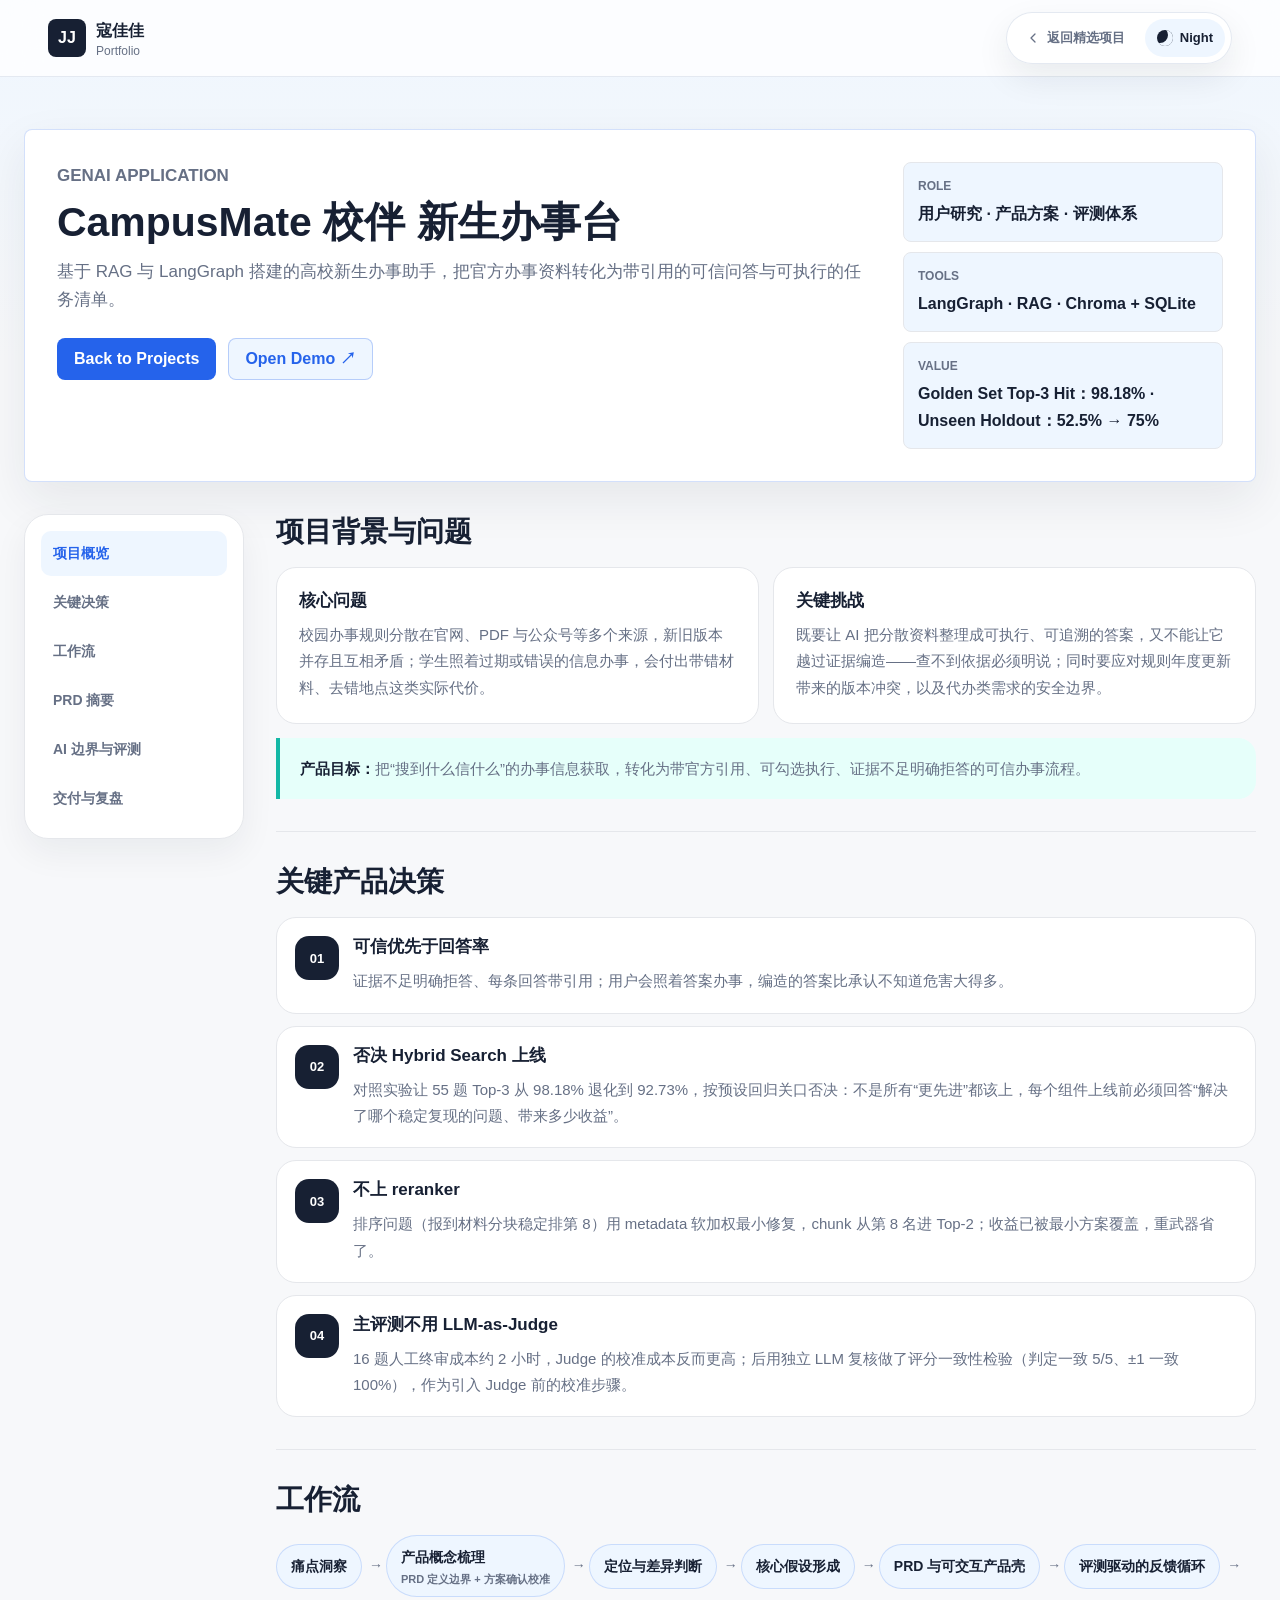
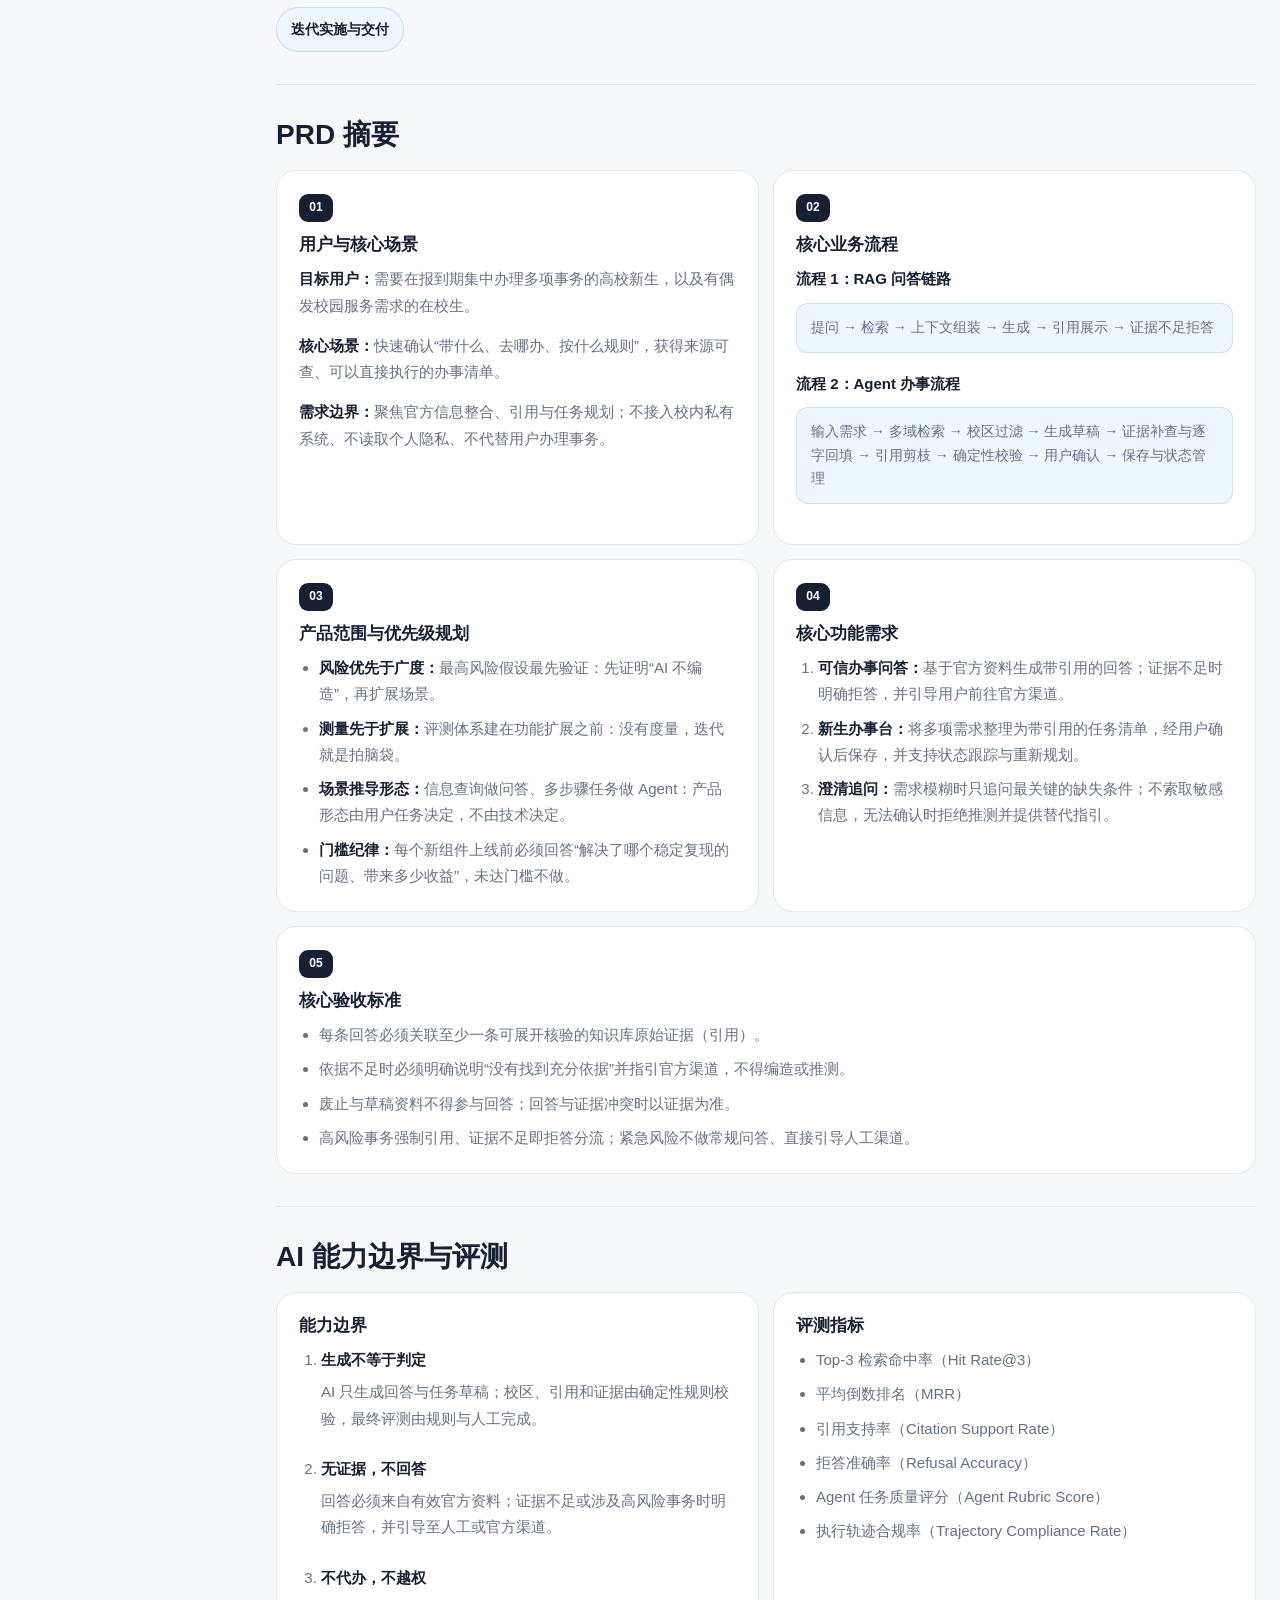
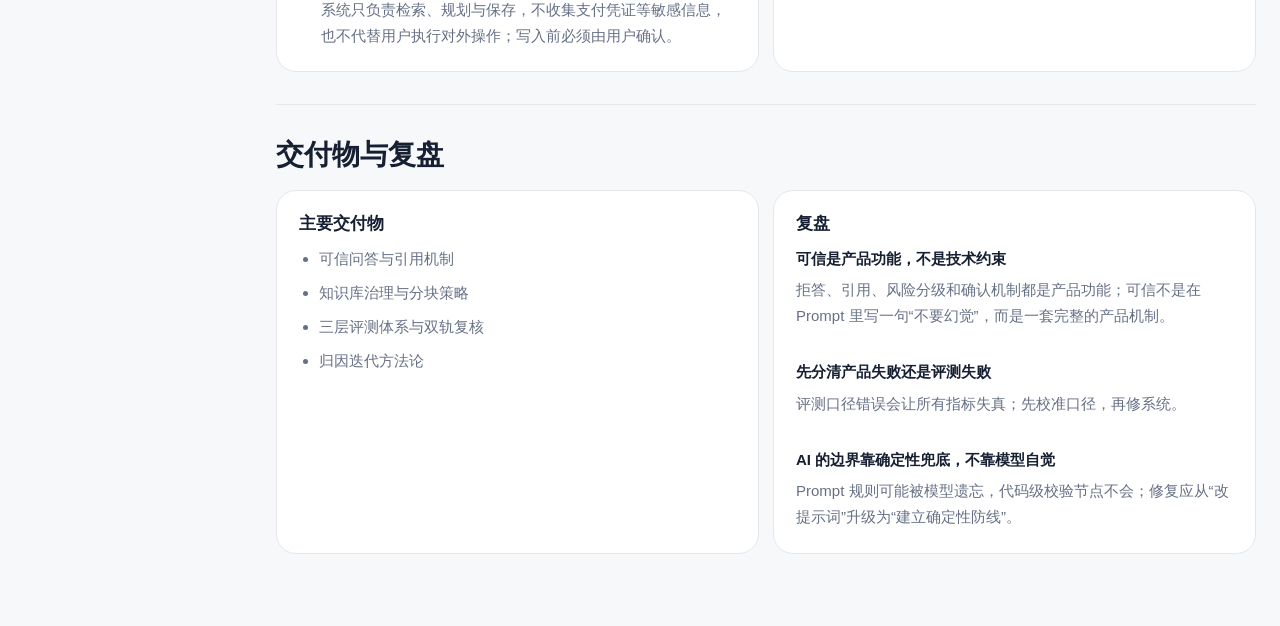
==== commit 18f72dea: "feat: 项目一 Demo 弹窗（15 张流程截图 + 高清原图放大） - 新增 demo 弹窗：Project Case Study 标题、案例介绍、系统界面流程展示 - 15 张截图两列网格（移" ====
--- a/projects/project-1.html
+++ b/projects/project-1.html
@@ -41,7 +41,7 @@
           <p>基于 RAG 与 LangGraph 搭建的高校新生办事助手，把官方办事资料转化为带引用的可信问答与可执行的任务清单。</p>
           <div class="project-detail-actions">
             <a class="btn primary" href="../index.html#case-studies">Back to Projects</a>
-              <a class="btn secondary" href="#" target="_blank" rel="noreferrer">Open Demo ↗</a>
+              <a class="btn secondary" href="#" data-demo="project-1">Open Demo ↗</a>
           </div>
         </div>
 
--- a/styles.css
+++ b/styles.css
@@ -1859,13 +1859,21 @@
 
   .hero-stack div {
     grid-template-columns: 1fr;
-    gap: 8px;
+    gap: 12px;
   }
 
   .hero-stack span,
   .hero-stack p {
     grid-column: auto;
     grid-row: auto;
+  }
+
+  .hero-stack p + p {
+    margin-top: 0;
+  }
+
+  .hero-stack p {
+    line-height: 1.6;
   }
 
   .metric-panel {
@@ -2037,6 +2045,10 @@
   gap: 14px;
 }
 
+.project-prd-grid {
+  grid-auto-flow: row dense;
+}
+
 .project-content-card {
   padding: 22px;
   border: 1px solid var(--line);
@@ -2065,6 +2077,10 @@
 .project-content-card p,
 .project-decision-list p {
   margin-bottom: 0;
+}
+
+.project-decision-list p + p {
+  margin-top: 8px;
 }
 
 .project-content-card p + p,
@@ -2124,11 +2140,6 @@
   gap: 16px;
 }
 
-.project-boundary-list li::marker {
-  color: var(--blue);
-  font-weight: 900;
-}
-
 .project-boundary-list li > strong {
   display: block;
   margin-bottom: 6px;
@@ -2273,7 +2284,11 @@
 
 @media (max-width: 640px) {
   .project-toc {
-    top: 112px;
+    top: 136px;
+  }
+
+  .project-detail-hero {
+    padding: 20px;
   }
 
   .project-flow {
@@ -2286,3 +2301,285 @@
     display: none;
   }
 }
+
+/* === Demo case study dialog === */
+.demo-dialog {
+  width: min(1120px, calc(100% - 24px));
+  max-height: 92vh;
+  margin: auto;
+  padding: 0;
+  border: 1px solid var(--line);
+  border-radius: 24px;
+  overflow: hidden;
+  color: var(--text);
+  background: var(--card);
+  box-shadow: 0 36px 120px rgba(23, 32, 51, 0.32);
+}
+
+.demo-dialog::backdrop {
+  background: rgba(13, 19, 32, 0.55);
+  backdrop-filter: blur(8px);
+}
+
+.demo-header {
+  position: sticky;
+  top: 0;
+  z-index: 6;
+  display: flex;
+  align-items: center;
+  justify-content: space-between;
+  gap: 20px;
+  padding: 18px 24px;
+  border-bottom: 1px solid var(--line);
+  background: color-mix(in srgb, var(--card) 88%, transparent);
+  backdrop-filter: blur(18px);
+}
+
+.demo-header .eyebrow {
+  margin-bottom: 4px;
+}
+
+.demo-header h3 {
+  margin: 0;
+  font-size: clamp(20px, 2.2vw, 30px);
+  line-height: 1.3;
+  letter-spacing: -0.02em;
+}
+
+.demo-close {
+  flex: 0 0 auto;
+  width: 40px;
+  height: 40px;
+  display: grid;
+  place-items: center;
+  border: 1px solid var(--line);
+  border-radius: 50%;
+  background: var(--bg);
+  color: var(--muted);
+  font-size: 20px;
+  line-height: 1;
+  cursor: pointer;
+  transition: background 0.2s ease, color 0.2s ease;
+}
+
+.demo-close:hover {
+  color: var(--text);
+  background: var(--line);
+}
+
+.demo-body {
+  max-height: calc(92vh - 74px);
+  overflow-y: auto;
+  padding: 0 24px 30px;
+}
+
+.demo-hero {
+  display: grid;
+  gap: 12px;
+  padding: 24px 0 20px;
+  border-bottom: 1px solid var(--line);
+}
+
+.demo-subtitle {
+  display: inline-flex;
+  align-items: center;
+  gap: 8px;
+  align-self: start;
+  padding: 6px 12px;
+  border-radius: 999px;
+  color: var(--blue);
+  background: var(--blue-soft);
+  font-size: 12.5px;
+  font-weight: 700;
+}
+
+.demo-subtitle::before {
+  content: "";
+  width: 7px;
+  height: 7px;
+  border-radius: 50%;
+  background: var(--teal);
+}
+
+.demo-intro {
+  margin: 0;
+  max-width: 820px;
+  color: var(--muted);
+  font-size: 16px;
+  line-height: 1.8;
+}
+
+.demo-showcase {
+  margin: 24px 0 8px;
+  padding: 24px;
+  border: 1px solid var(--line);
+  border-radius: 20px;
+  background:
+    radial-gradient(circle at 92% 6%, var(--teal-soft), transparent 30%),
+    var(--bg);
+}
+
+.demo-showcase-head {
+  margin-bottom: 20px;
+}
+
+.demo-showcase-head h4 {
+  margin: 4px 0 6px;
+  font-size: 22px;
+}
+
+.demo-showcase-head p {
+  margin: 0;
+  max-width: 680px;
+  color: var(--muted);
+  font-size: 14px;
+  line-height: 1.7;
+}
+
+.demo-grid {
+  display: grid;
+  grid-template-columns: repeat(2, minmax(0, 1fr));
+  gap: 16px;
+}
+
+.demo-card {
+  min-width: 0;
+  padding: 12px;
+  border: 1px solid var(--line);
+  border-radius: 16px;
+  background: var(--card);
+  box-shadow: 0 10px 24px rgba(23, 32, 51, 0.05);
+  cursor: zoom-in;
+  transition: transform 0.2s ease, box-shadow 0.2s ease;
+}
+
+.demo-card:hover {
+  transform: translateY(-4px);
+  box-shadow: 0 18px 34px rgba(23, 32, 51, 0.1);
+}
+
+.demo-figure {
+  position: relative;
+  width: 100%;
+  aspect-ratio: 16 / 10;
+  overflow: hidden;
+  border-radius: 12px;
+  background: var(--bg);
+}
+
+.demo-figure img {
+  width: 100%;
+  height: 100%;
+  display: block;
+  object-fit: contain;
+  object-position: top center;
+}
+
+.demo-zoom {
+  position: absolute;
+  right: 9px;
+  bottom: 9px;
+  padding: 6px 10px;
+  border-radius: 999px;
+  background: rgba(23, 32, 51, 0.78);
+  color: #fff;
+  font-size: 11px;
+  opacity: 0;
+  transform: translateY(4px);
+  transition: 0.2s ease;
+  pointer-events: none;
+}
+
+.demo-card:hover .demo-zoom {
+  opacity: 1;
+  transform: translateY(0);
+}
+
+.demo-caption {
+  display: grid;
+  grid-template-columns: auto minmax(0, 1fr);
+  gap: 9px;
+  align-items: center;
+  padding: 11px 3px 2px;
+}
+
+.demo-caption span {
+  color: var(--teal);
+  font-size: 11px;
+  font-weight: 800;
+}
+
+.demo-caption strong {
+  overflow: hidden;
+  text-overflow: ellipsis;
+  white-space: nowrap;
+  font-size: 13px;
+}
+
+.demo-tip {
+  margin-top: 14px;
+  padding: 11px 13px;
+  border-radius: 12px;
+  color: var(--muted);
+  background: var(--card);
+  font-size: 12px;
+  line-height: 1.65;
+}
+
+/* === Lightbox === */
+.demo-lightbox {
+  position: fixed;
+  inset: 0;
+  z-index: 200;
+  display: grid;
+  place-items: center;
+  padding: 24px;
+  border: 0;
+  background: rgba(13, 19, 32, 0.86);
+  cursor: zoom-out;
+}
+
+.demo-lightbox img {
+  max-width: 100%;
+  max-height: 100%;
+  border-radius: 8px;
+  box-shadow: 0 24px 80px rgba(0, 0, 0, 0.5);
+}
+
+body.demo-open {
+  overflow: hidden;
+}
+
+@media (max-width: 640px) {
+  .demo-dialog {
+    width: calc(100% - 16px);
+    max-height: 94vh;
+    border-radius: 18px;
+  }
+
+  .demo-header {
+    padding: 14px 16px;
+  }
+
+  .demo-body {
+    max-height: calc(94vh - 66px);
+    padding: 0 16px 24px;
+  }
+
+  .demo-intro {
+    font-size: 14.5px;
+  }
+
+  .demo-showcase {
+    padding: 16px;
+    border-radius: 16px;
+  }
+
+  .demo-grid {
+    grid-template-columns: 1fr;
+  }
+
+  .demo-lightbox {
+    padding: 12px;
+  }
+}
